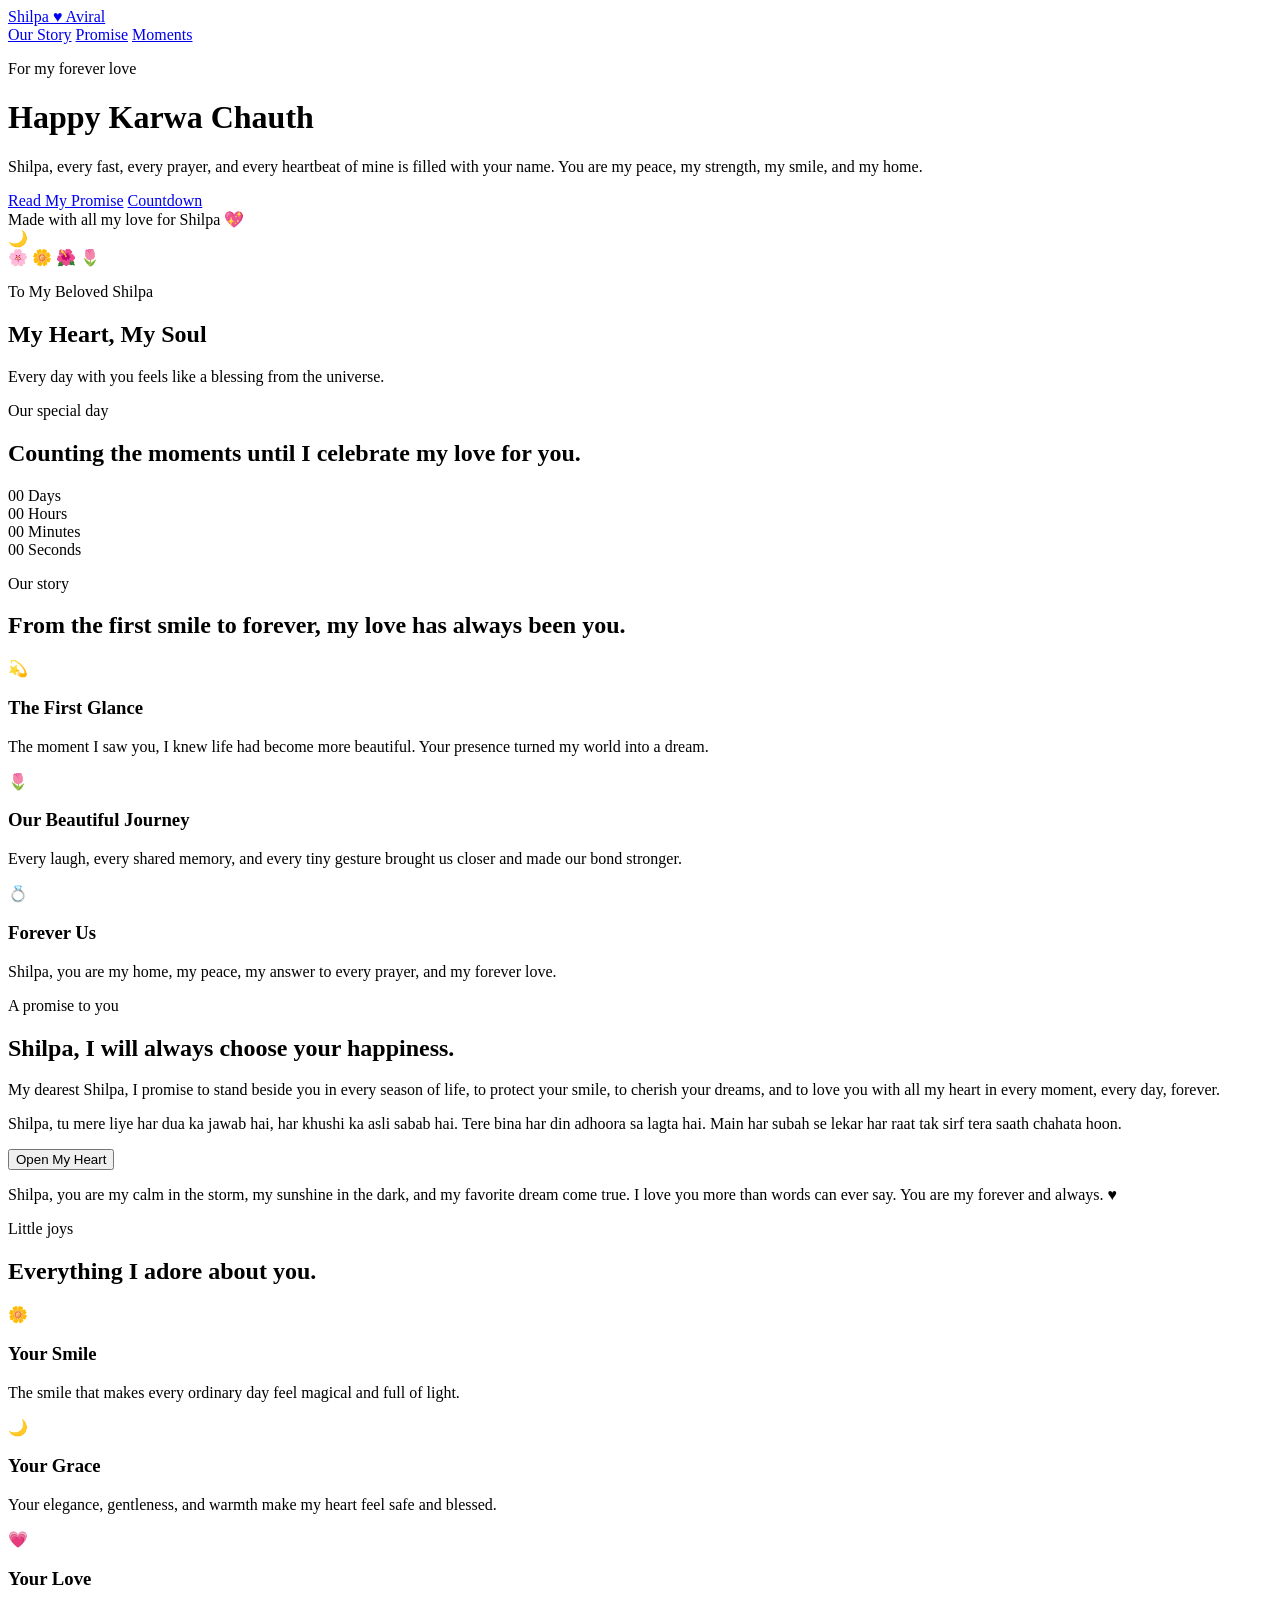
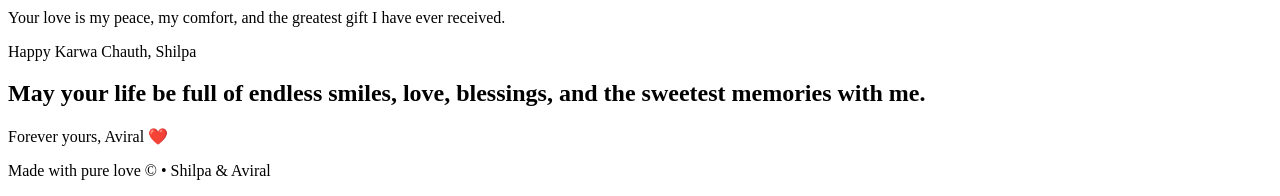
==== index.html @ abebbe24 "Create index.html" ====
<!DOCTYPE html>
<html lang="en">
  <head>
    <meta charset="UTF-8" />
    <meta name="viewport" content="width=device-width, initial-scale=1.0" />
    <title>Shilpa & Aviral | Happy Karwa Chauth</title>
    <meta
      name="description"
      content="A personalized Karwa Chauth celebration for Shilpa and Aviral."
    />
    <link rel="preconnect" href="https://fonts.googleapis.com" />
    <link rel="preconnect" href="https://fonts.gstatic.com" crossorigin />
    <link
      href="https://fonts.googleapis.com/css2?family=Cormorant+Garamond:wght@400;500;600;700&family=Inter:wght@400;500;600;700&display=swap"
      rel="stylesheet"
    />
    <link rel="stylesheet" href="styles.css" />
  </head>
  <body>
    <div class="page-shell">
      <header class="hero" id="home">
        <nav class="topbar">
          <a href="#home" class="brand">Shilpa ♥ Aviral</a>
          <div class="nav-links">
            <a href="#story">Our Story</a>
            <a href="#promise">Promise</a>
            <a href="#gallery">Moments</a>
          </div>
        </nav>

        <div class="hero-content">
          <p class="eyebrow">For my forever love</p>
          <h1>Happy Karwa Chauth</h1>
          <p class="subtitle">
            Shilpa, every fast, every prayer, and every heartbeat of mine is filled with your name.
            You are my peace, my strength, my smile, and my home.
          </p>

          <div class="cta-row">
            <a class="primary-btn" href="#promise">Read My Promise</a>
            <a class="secondary-btn" href="#countdown">Countdown</a>
          </div>

          <div class="mini-note">Made with all my love for Shilpa 💖</div>
        </div>

        <div class="hero-art" aria-label="Romantic illustration">
          <div class="moon">🌙</div>
          <div class="flower-ring">
            <span>🌸</span>
            <span>🌼</span>
            <span>🌺</span>
            <span>🌷</span>
          </div>
          <div class="love-card">
            <p class="small-label">To My Beloved Shilpa</p>
            <h2>My Heart, My Soul</h2>
            <p>Every day with you feels like a blessing from the universe.</p>
          </div>
        </div>
      </header>

      <main>
        <section class="countdown-section" id="countdown">
          <div class="section-heading">
            <p class="section-tag">Our special day</p>
            <h2>Counting the moments until I celebrate my love for you.</h2>
          </div>

          <div class="countdown-grid">
            <div class="time-box">
              <span id="days">00</span>
              <label>Days</label>
            </div>
            <div class="time-box">
              <span id="hours">00</span>
              <label>Hours</label>
            </div>
            <div class="time-box">
              <span id="minutes">00</span>
              <label>Minutes</label>
            </div>
            <div class="time-box">
              <span id="seconds">00</span>
              <label>Seconds</label>
            </div>
          </div>
        </section>

        <section class="story-section" id="story">
          <div class="section-heading left-aligned">
            <p class="section-tag">Our story</p>
            <h2>From the first smile to forever, my love has always been you.</h2>
          </div>

          <div class="story-grid">
            <article class="story-card">
              <span class="story-icon">💫</span>
              <h3>The First Glance</h3>
              <p>
                The moment I saw you, I knew life had become more beautiful. Your presence turned my world into a dream.
              </p>
            </article>

            <article class="story-card">
              <span class="story-icon">🌷</span>
              <h3>Our Beautiful Journey</h3>
              <p>
                Every laugh, every shared memory, and every tiny gesture brought us closer and made our bond stronger.
              </p>
            </article>

            <article class="story-card">
              <span class="story-icon">💍</span>
              <h3>Forever Us</h3>
              <p>
                Shilpa, you are my home, my peace, my answer to every prayer, and my forever love.
              </p>
            </article>
          </div>
        </section>

        <section class="promise-section" id="promise">
          <div class="promise-card">
            <p class="section-tag">A promise to you</p>
            <h2>Shilpa, I will always choose your happiness.</h2>
            <p>
              My dearest Shilpa, I promise to stand beside you in every season of life, to protect your smile,
              to cherish your dreams, and to love you with all my heart in every moment, every day, forever.
            </p>
            <p>
              Shilpa, tu mere liye har dua ka jawab hai, har khushi ka asli sabab hai. Tere bina har din adhoora sa lagta hai.
              Main har subah se lekar har raat tak sirf tera saath chahata hoon.
            </p>
            <button id="specialMessageBtn" class="primary-btn">Open My Heart</button>
            <p id="specialMessage" class="hidden-message">
              Shilpa, you are my calm in the storm, my sunshine in the dark, and my favorite dream come true.
              I love you more than words can ever say. You are my forever and always. ♥
            </p>
          </div>
        </section>

        <section class="gallery-section" id="gallery">
          <div class="section-heading left-aligned">
            <p class="section-tag">Little joys</p>
            <h2>Everything I adore about you.</h2>
          </div>

          <div class="gallery-grid">
            <div class="photo-card tint-1">
              <span>🌼</span>
              <h3>Your Smile</h3>
              <p>The smile that makes every ordinary day feel magical and full of light.</p>
            </div>
            <div class="photo-card tint-2">
              <span>🌙</span>
              <h3>Your Grace</h3>
              <p>Your elegance, gentleness, and warmth make my heart feel safe and blessed.</p>
            </div>
            <div class="photo-card tint-3">
              <span>💗</span>
              <h3>Your Love</h3>
              <p>Your love is my peace, my comfort, and the greatest gift I have ever received.</p>
            </div>
          </div>
        </section>

        <section class="closing-section">
          <p class="closing-line">Happy Karwa Chauth, Shilpa</p>
          <h2>May your life be full of endless smiles, love, blessings, and the sweetest memories with me.</h2>
          <p class="signature">Forever yours, Aviral ❤️</p>
        </section>
      </main>

      <footer>
        <p>Made with pure love © <span id="year"></span> • Shilpa & Aviral</p>
      </footer>
    </div>

    <script src="script.js"></script>
  </body>
</html>
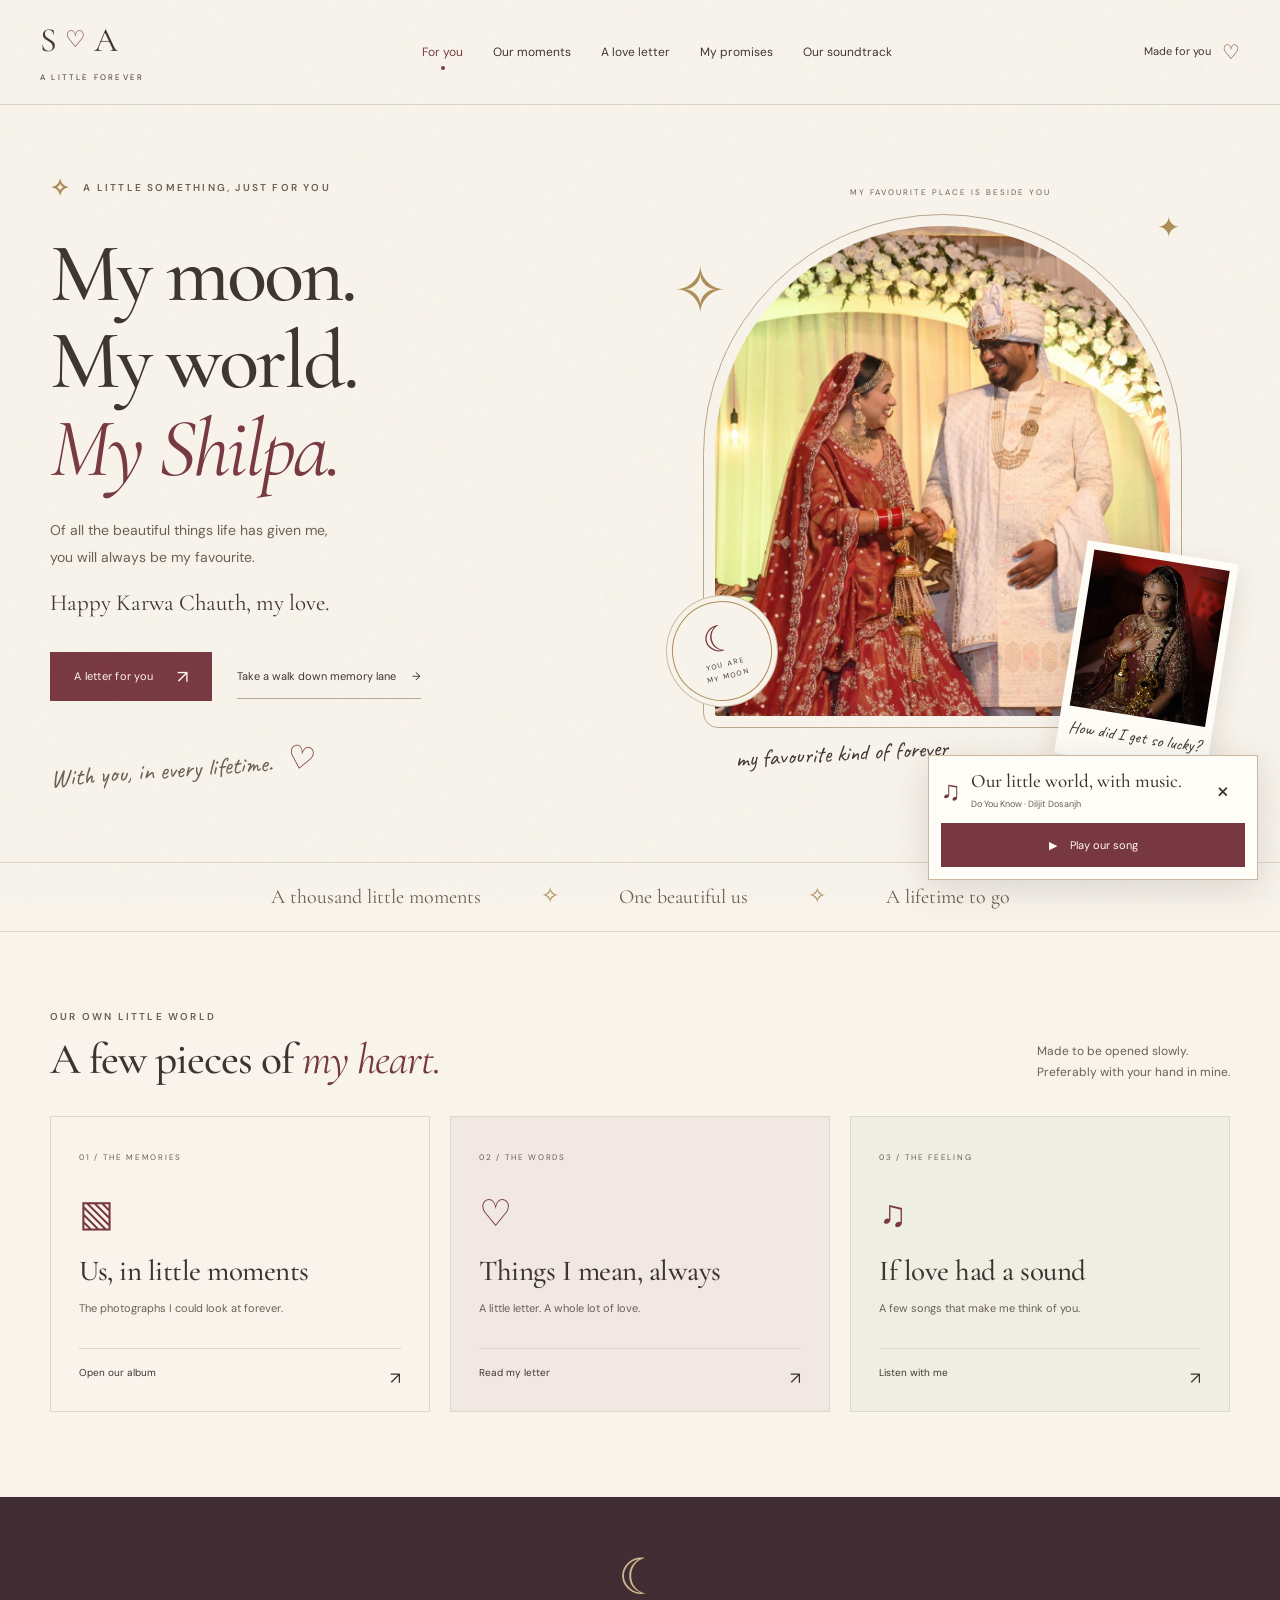
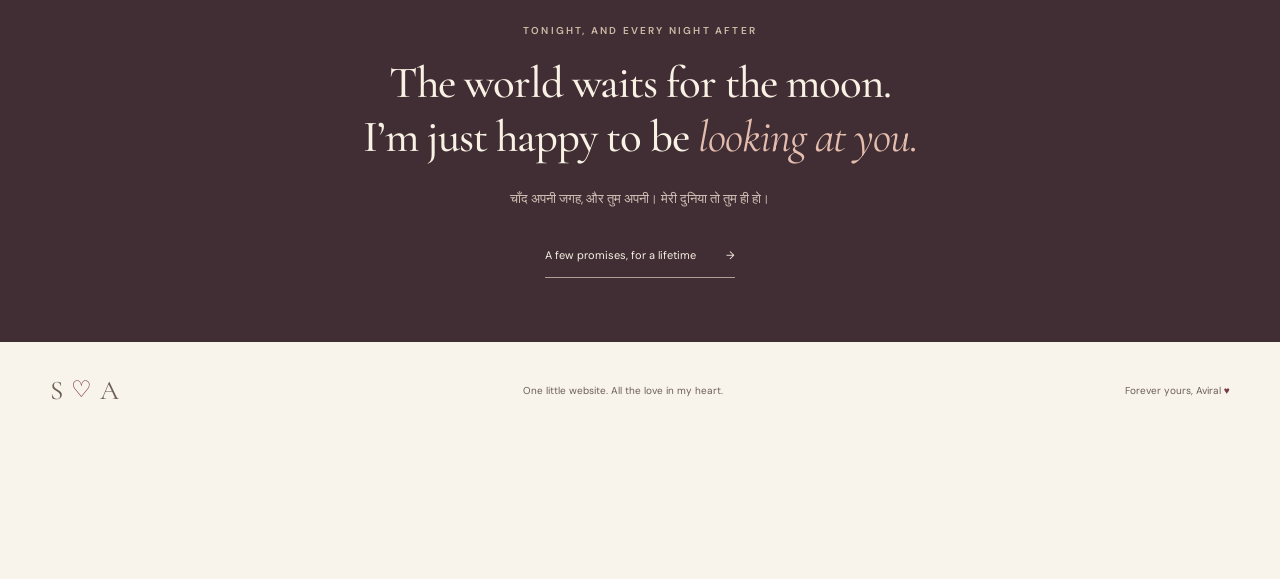
==== commit 00637e55: "Build romantic multi-page gift with persistent soundtrack" ====
--- a/index.html
+++ b/index.html
@@ -1,182 +1,134 @@
-<!DOCTYPE html>
+<!doctype html>
 <html lang="en">
-  <head>
-    <meta charset="UTF-8" />
-    <meta name="viewport" content="width=device-width, initial-scale=1.0" />
-    <title>Shilpa & Aviral | Happy Karwa Chauth</title>
-    <meta
-      name="description"
-      content="A personalized Karwa Chauth celebration for Shilpa and Aviral."
-    />
-    <link rel="preconnect" href="https://fonts.googleapis.com" />
-    <link rel="preconnect" href="https://fonts.gstatic.com" crossorigin />
-    <link
-      href="https://fonts.googleapis.com/css2?family=Cormorant+Garamond:wght@400;500;600;700&family=Inter:wght@400;500;600;700&display=swap"
-      rel="stylesheet"
-    />
-    <link rel="stylesheet" href="styles.css" />
-  </head>
-  <body>
-    <div class="page-shell">
-      <header class="hero" id="home">
-        <nav class="topbar">
-          <a href="#home" class="brand">Shilpa ♥ Aviral</a>
-          <div class="nav-links">
-            <a href="#story">Our Story</a>
-            <a href="#promise">Promise</a>
-            <a href="#gallery">Moments</a>
-          </div>
-        </nav>
-
-        <div class="hero-content">
-          <p class="eyebrow">For my forever love</p>
-          <h1>Happy Karwa Chauth</h1>
-          <p class="subtitle">
-            Shilpa, every fast, every prayer, and every heartbeat of mine is filled with your name.
-            You are my peace, my strength, my smile, and my home.
-          </p>
-
-          <div class="cta-row">
-            <a class="primary-btn" href="#promise">Read My Promise</a>
-            <a class="secondary-btn" href="#countdown">Countdown</a>
-          </div>
-
-          <div class="mini-note">Made with all my love for Shilpa 💖</div>
-        </div>
-
-        <div class="hero-art" aria-label="Romantic illustration">
-          <div class="moon">🌙</div>
-          <div class="flower-ring">
-            <span>🌸</span>
-            <span>🌼</span>
-            <span>🌺</span>
-            <span>🌷</span>
-          </div>
-          <div class="love-card">
-            <p class="small-label">To My Beloved Shilpa</p>
-            <h2>My Heart, My Soul</h2>
-            <p>Every day with you feels like a blessing from the universe.</p>
-          </div>
-        </div>
-      </header>
-
-      <main>
-        <section class="countdown-section" id="countdown">
-          <div class="section-heading">
-            <p class="section-tag">Our special day</p>
-            <h2>Counting the moments until I celebrate my love for you.</h2>
-          </div>
-
-          <div class="countdown-grid">
-            <div class="time-box">
-              <span id="days">00</span>
-              <label>Days</label>
-            </div>
-            <div class="time-box">
-              <span id="hours">00</span>
-              <label>Hours</label>
-            </div>
-            <div class="time-box">
-              <span id="minutes">00</span>
-              <label>Minutes</label>
-            </div>
-            <div class="time-box">
-              <span id="seconds">00</span>
-              <label>Seconds</label>
-            </div>
-          </div>
-        </section>
-
-        <section class="story-section" id="story">
-          <div class="section-heading left-aligned">
-            <p class="section-tag">Our story</p>
-            <h2>From the first smile to forever, my love has always been you.</h2>
-          </div>
-
-          <div class="story-grid">
-            <article class="story-card">
-              <span class="story-icon">💫</span>
-              <h3>The First Glance</h3>
-              <p>
-                The moment I saw you, I knew life had become more beautiful. Your presence turned my world into a dream.
-              </p>
-            </article>
-
-            <article class="story-card">
-              <span class="story-icon">🌷</span>
-              <h3>Our Beautiful Journey</h3>
-              <p>
-                Every laugh, every shared memory, and every tiny gesture brought us closer and made our bond stronger.
-              </p>
-            </article>
-
-            <article class="story-card">
-              <span class="story-icon">💍</span>
-              <h3>Forever Us</h3>
-              <p>
-                Shilpa, you are my home, my peace, my answer to every prayer, and my forever love.
-              </p>
-            </article>
-          </div>
-        </section>
-
-        <section class="promise-section" id="promise">
-          <div class="promise-card">
-            <p class="section-tag">A promise to you</p>
-            <h2>Shilpa, I will always choose your happiness.</h2>
-            <p>
-              My dearest Shilpa, I promise to stand beside you in every season of life, to protect your smile,
-              to cherish your dreams, and to love you with all my heart in every moment, every day, forever.
-            </p>
-            <p>
-              Shilpa, tu mere liye har dua ka jawab hai, har khushi ka asli sabab hai. Tere bina har din adhoora sa lagta hai.
-              Main har subah se lekar har raat tak sirf tera saath chahata hoon.
-            </p>
-            <button id="specialMessageBtn" class="primary-btn">Open My Heart</button>
-            <p id="specialMessage" class="hidden-message">
-              Shilpa, you are my calm in the storm, my sunshine in the dark, and my favorite dream come true.
-              I love you more than words can ever say. You are my forever and always. ♥
-            </p>
-          </div>
-        </section>
-
-        <section class="gallery-section" id="gallery">
-          <div class="section-heading left-aligned">
-            <p class="section-tag">Little joys</p>
-            <h2>Everything I adore about you.</h2>
-          </div>
-
-          <div class="gallery-grid">
-            <div class="photo-card tint-1">
-              <span>🌼</span>
-              <h3>Your Smile</h3>
-              <p>The smile that makes every ordinary day feel magical and full of light.</p>
-            </div>
-            <div class="photo-card tint-2">
-              <span>🌙</span>
-              <h3>Your Grace</h3>
-              <p>Your elegance, gentleness, and warmth make my heart feel safe and blessed.</p>
-            </div>
-            <div class="photo-card tint-3">
-              <span>💗</span>
-              <h3>Your Love</h3>
-              <p>Your love is my peace, my comfort, and the greatest gift I have ever received.</p>
-            </div>
-          </div>
-        </section>
-
-        <section class="closing-section">
-          <p class="closing-line">Happy Karwa Chauth, Shilpa</p>
-          <h2>May your life be full of endless smiles, love, blessings, and the sweetest memories with me.</h2>
-          <p class="signature">Forever yours, Aviral ❤️</p>
-        </section>
-      </main>
-
-      <footer>
-        <p>Made with pure love © <span id="year"></span> • Shilpa & Aviral</p>
-      </footer>
-    </div>
-
-    <script src="script.js"></script>
-  </body>
+<head>
+<meta charset="utf-8">
+<meta name="viewport" content="width=device-width, initial-scale=1">
+<meta name="theme-color" content="#f8f4ec">
+<meta name="description" content="For Shilpa, with all my love. A little world of our memories, promises, and songs. Forever yours, Aviral.">
+<meta property="og:title" content="Shilpa & Aviral — A little forever">
+<meta property="og:description" content="A moonlit love letter, a few beautiful memories, and a lifetime of choosing you.">
+<meta property="og:type" content="website">
+<title>For my favourite person | Shilpa & Aviral</title>
+<link rel="icon" href="assets/heart.svg" type="image/svg+xml">
+<link rel="preconnect" href="https://fonts.googleapis.com">
+<link rel="preconnect" href="https://fonts.gstatic.com" crossorigin>
+<link href="https://fonts.googleapis.com/css2?family=Caveat:wght@400;500;600&family=Cormorant+Garamond:ital,wght@0,400;0,500;0,600;1,400;1,500&family=DM+Sans:wght@400;500;600;700&display=swap" rel="stylesheet">
+<link rel="stylesheet" href="styles.css">
+<script src="script.js" defer>
+</script>
+</head>
+<body>
+<a class="skip-link" href="#main">Skip to the love story</a>
+<header class="site-header">
+<a class="brand" href="index.html" title="Shilpa and Aviral, home">S<span>♡</span>A<span class="brand-caption">A LITTLE FOREVER</span>
+</a>
+<nav aria-label="Main navigation">
+<a href="index.html" aria-current="page">For you</a>
+<a href="moments.html">Our moments</a>
+<a href="letter.html">A love letter</a>
+<a href="promises.html">My promises</a>
+<a href="songs.html">Our soundtrack</a>
+</nav>
+<a class="header-note" href="letter.html">Made for you <span>♡</span>
+</a>
+</header>
+<main id="main">
+<section class="hero wrap">
+<div class="hero-copy">
+<p class="eyebrow">
+<span class="tiny-star">✧</span> A LITTLE SOMETHING, JUST FOR YOU</p>
+<h1>My moon.<br>My world.<br>
+<em>My Shilpa.</em>
+</h1>
+<p class="hero-description">Of all the beautiful things life has given me,<br class="desktop-break"> you will always be my favourite.</p>
+<p class="occasion">Happy Karwa Chauth, my love.</p>
+<div class="actions">
+<a class="button primary" href="letter.html">A letter for you <span aria-hidden="true">↗</span>
+</a>
+<a class="text-link" href="moments.html">Take a walk down memory lane <span aria-hidden="true">→</span>
+</a>
+</div>
+<p class="handwritten hero-signature">With you, in every lifetime. <span>♡</span>
+</p>
+</div>
+<div class="hero-visual">
+<span class="orbit-caption">MY FAVOURITE PLACE IS BESIDE YOU</span>
+<div class="photo-arch">
+<img src="assets/photos/moment-1.jpg" alt="Shilpa and Aviral smiling at one another and holding hands on their wedding day" fetchpriority="high" width="1600" height="1068">
+</div>
+<span class="decor-star star-one" aria-hidden="true">✧</span>
+<span class="decor-star star-two" aria-hidden="true">✦</span>
+<div class="moon-stamp" aria-hidden="true">
+<span>☾</span>
+<small>YOU ARE<br>MY MOON</small>
+</div>
+<figure class="little-polaroid">
+<img src="assets/photos/moment-3.jpg" alt="Shilpa in her bridal jewellery" width="1065" height="1600">
+<figcaption>How did I get so lucky?</figcaption>
+</figure>
+<span class="photo-caption handwritten">my favourite kind of forever</span>
+</div>
+</section>
+<div class="love-ribbon">
+<span>A thousand little moments</span>
+<span aria-hidden="true">✧</span>
+<span>One beautiful us</span>
+<span aria-hidden="true">✧</span>
+<span>A lifetime to go</span>
+</div>
+<section class="chapters wrap">
+<div class="section-heading">
+<div>
+<p class="eyebrow">OUR OWN LITTLE WORLD</p>
+<h2>A few pieces of <em>my heart.</em>
+</h2>
+</div>
+<p>Made to be opened slowly.<br>Preferably with your hand in mine.</p>
+</div>
+<div class="chapter-grid">
+<a class="chapter" href="moments.html">
+<span class="chapter-number">01 / THE MEMORIES</span>
+<span class="chapter-icon" aria-hidden="true">▧</span>
+<h3>Us, in little moments</h3>
+<p>The photographs I could look at forever.</p>
+<span class="chapter-bottom">Open our album <span>↗</span>
+</span>
+</a>
+<a class="chapter" href="letter.html">
+<span class="chapter-number">02 / THE WORDS</span>
+<span class="chapter-icon" aria-hidden="true">♡</span>
+<h3>Things I mean, always</h3>
+<p>A little letter. A whole lot of love.</p>
+<span class="chapter-bottom">Read my letter <span>↗</span>
+</span>
+</a>
+<a class="chapter" href="songs.html">
+<span class="chapter-number">03 / THE FEELING</span>
+<span class="chapter-icon" aria-hidden="true">♫</span>
+<h3>If love had a sound</h3>
+<p>A few songs that make me think of you.</p>
+<span class="chapter-bottom">Listen with me <span>↗</span>
+</span>
+</a>
+</div>
+</section>
+<section class="moon-note">
+<span class="moon-symbol" aria-hidden="true">☾</span>
+<p class="eyebrow">TONIGHT, AND EVERY NIGHT AFTER</p>
+<h2>The world waits for the moon.<br>I’m just happy to be <em>looking at you.</em>
+</h2>
+<p lang="hi">चाँद अपनी जगह, और तुम अपनी। मेरी दुनिया तो तुम ही हो।</p>
+<a class="light-link" href="promises.html">A few promises, for a lifetime <span aria-hidden="true">→</span>
+</a>
+</section>
+</main>
+<footer class="site-footer">
+<a class="brand small" href="index.html">S <span>♡</span> A</a>
+<p>One little website. All the love in my heart.</p>
+<span>Forever yours, Aviral <span class="wine">♥</span>
+</span>
+</footer>
+<div class="toast" role="status" aria-live="polite">
+</div>
+</body>
 </html>
--- a/styles.css
+++ b/styles.css
@@ -0,0 +1,1697 @@
+:root {
+  --paper:#f8f4ec;
+  --ink:#3d3431;
+  --wine:#783842;
+  --muted:#6b5e55;
+  --line:#ded6c9;
+  --gold:#ae8d57;
+  --serif:'Cormorant Garamond',Georgia,serif;
+  --sans:'DM Sans',Arial,sans-serif;
+  --hand:'Caveat',cursive;
+}
+* {
+  box-sizing:border-box;
+}
+html {
+  scroll-behavior:smooth;
+}
+body {
+  margin:0;
+  background:var(--paper);
+  color:var(--ink);
+  font-family:var(--sans);
+  font-size:14px;
+  line-height:1.7;
+}
+body::before {
+  content:'';
+  position:fixed;
+  inset:0;
+  pointer-events:none;
+  z-index:20;
+  opacity:.13;
+  background-image:url("data:image/svg+xml,%3Csvg viewBox='0 0 180 180' xmlns='http://www.w3.org/2000/svg'%3E%3Cfilter id='n'%3E%3CfeTurbulence type='fractalNoise' baseFrequency='.8' numOctaves='3' stitchTiles='stitch'/%3E%3C/filter%3E%3Cpath fill='%23928471' filter='url(%23n)' opacity='.25' d='M0 0h180v180H0z'/%3E%3C/svg%3E");
+}
+a {
+  color:inherit;
+  text-decoration:none;
+}
+button {
+  font:inherit;
+  color:inherit;
+  cursor:pointer;
+}
+button,a {
+  -webkit-tap-highlight-color:transparent;
+}
+button {
+  border:0;
+}
+a,button {
+  touch-action:manipulation;
+}
+a:focus-visible,button:focus-visible {
+  outline:3px solid var(--wine);
+  outline-offset:6px;
+}
+img {
+  display:block;
+  max-width:100%;
+  height:auto;
+}
+h1,h2,h3,p,figure {
+  margin:0;
+}
+h1,h2,h3 {
+  font-family:var(--serif);
+  font-weight:500;
+  line-height:1.05;
+}
+h1 {
+  font-size:clamp(56px,6.5vw,96px);
+  letter-spacing:-3px;
+}
+h2 {
+  font-size:clamp(34px,3.4vw,49px);
+  letter-spacing:-1px;
+}
+h3 {
+  font-size:29px;
+  letter-spacing:-.5px;
+}
+em {
+  font-weight:400;
+  color:var(--wine);
+}
+.wrap {
+  width:min(1180px,calc(100% - 96px));
+  margin-inline:auto;
+}
+.site-header {
+  max-width:1344px;
+  margin:auto;
+  min-height:105px;
+  display:flex;
+  align-items:center;
+  justify-content:space-between;
+  padding:20px 40px;
+  border-bottom:1px solid var(--line);
+  gap:24px;
+}
+.brand {
+  display:flex;
+  align-items:center;
+  gap:7px;
+  flex-wrap:wrap;
+  font-family:var(--serif);
+  font-size:34px;
+  line-height:1;
+  letter-spacing:1px;
+  width:130px;
+}
+.brand>span:not(.brand-caption) {
+  color:var(--wine);
+  font-size:23px;
+}
+.brand-caption {
+  display:block;
+  font-family:var(--sans);
+  font-size:8px;
+  letter-spacing:2.2px;
+  width:100%;
+  margin-top:8px;
+}
+.site-header nav {
+  display:flex;
+  gap:30px;
+  align-items:center;
+}
+.site-header nav a {
+  font-size:12px;
+  padding:12px 0;
+  position:relative;
+  white-space:nowrap;
+}
+.site-header nav a[aria-current] {
+  color:var(--wine);
+}
+.site-header nav a[aria-current]::after {
+  content:'';
+  position:absolute;
+  bottom:4px;
+  left:calc(50% - 2px);
+  height:4px;
+  width:4px;
+  border-radius:50%;
+  background:var(--wine);
+}
+.site-header nav a:hover {
+  color:var(--wine);
+}
+.header-note {
+  font-size:11px;
+  white-space:nowrap;
+}
+.header-note span {
+  color:var(--wine);
+  font-size:20px;
+  vertical-align:middle;
+  margin-left:8px;
+}
+.eyebrow {
+  font-size:10px;
+  letter-spacing:2.2px;
+  font-weight:600;
+  color:var(--muted);
+  line-height:1.7;
+}
+.tiny-star {
+  font-size:23px;
+  color:var(--gold);
+  vertical-align:middle;
+  margin-right:8px;
+}
+.hero {
+  display:grid;
+  grid-template-columns:1fr 1fr;
+  align-items:center;
+  gap:60px;
+  padding-top:64px;
+  padding-bottom:85px;
+  min-height:720px;
+}
+.hero-copy h1 {
+  margin-top:22px;
+}
+.hero-description {
+  margin-top:25px;
+  color:var(--muted);
+  font-size:14px;
+  line-height:1.9;
+}
+.occasion {
+  font-family:var(--serif);
+  font-size:23px;
+  margin-top:14px;
+}
+.actions {
+  display:flex;
+  align-items:center;
+  gap:25px;
+  margin-top:29px;
+  flex-wrap:wrap;
+}
+.button {
+  display:inline-flex;
+  align-items:center;
+  justify-content:center;
+  gap:24px;
+  min-height:48px;
+  padding:14px 23px;
+  font-size:11px;
+  letter-spacing:.25px;
+  border:1px solid transparent;
+  transition:background .2s,transform .2s;
+}
+.primary {
+  background:var(--wine);
+  color:#fff8ee;
+}
+.primary:hover {
+  background:#602a34;
+  transform:translateY(-2px);
+}
+.button span[aria-hidden] {
+  font-size:18px;
+  line-height:1;
+}
+.text-link {
+  display:inline-flex;
+  align-items:center;
+  gap:16px;
+  min-height:44px;
+  font-size:11px;
+  border-bottom:1px solid #b6a698;
+}
+.text-link:hover {
+  color:var(--wine);
+  border-color:var(--wine);
+}
+.handwritten {
+  font-family:var(--hand);
+  font-size:28px;
+  line-height:1.2;
+  font-weight:400;
+}
+.hero-signature {
+  font-size:25px;
+  color:var(--muted);
+  transform:rotate(-4deg);
+  margin-top:37px;
+}
+.hero-signature span {
+  font-size:32px;
+  display:inline-block;
+  transform:rotate(15deg);
+  color:var(--wine);
+  margin-left:9px;
+}
+.hero-visual {
+  position:relative;
+  width:100%;
+  max-width:470px;
+  justify-self:center;
+  padding:16px 15px 20px 0;
+}
+.photo-arch {
+  border-radius:240px 240px 3px 3px;
+  overflow:hidden;
+  height:490px;
+  width:100%;
+  outline:1px solid #b9a88b;
+  outline-offset:11px;
+}
+.photo-arch img {
+  width:100%;
+  height:100%;
+  object-fit:cover;
+  object-position:50% 50%;
+}
+.orbit-caption {
+  position:absolute;
+  top:-24px;
+  left:50%;
+  transform:translateX(-50%);
+  font-size:8px;
+  letter-spacing:2px;
+  width:max-content;
+  color:var(--muted);
+}
+.decor-star {
+  position:absolute;
+  color:var(--gold);
+  font-family:Georgia,serif;
+}
+.star-one {
+  font-size:65px;
+  left:-42px;
+  top:26px;
+}
+.star-two {
+  font-size:28px;
+  right:5px;
+  top:-6px;
+}
+.moon-stamp {
+  width:100px;
+  height:100px;
+  border-radius:50%;
+  border:1px solid var(--gold);
+  display:flex;
+  align-items:center;
+  justify-content:center;
+  flex-direction:column;
+  position:absolute;
+  background:var(--paper);
+  left:-43px;
+  bottom:35px;
+  transform:rotate(-14deg);
+  box-shadow:0 0 0 5px var(--paper),0 0 0 6px #cdbb9d;
+}
+.moon-stamp>span {
+  font-size:36px;
+  line-height:1.1;
+  color:var(--wine);
+}
+.moon-stamp small {
+  font-size:7px;
+  letter-spacing:1.5px;
+  text-align:center;
+  line-height:1.7;
+}
+.little-polaroid {
+  background:#fffdf7;
+  padding:8px 8px 13px;
+  position:absolute;
+  width:153px;
+  right:-38px;
+  bottom:-30px;
+  transform:rotate(9deg);
+  box-shadow:0 8px 28px #49302123;
+}
+.little-polaroid img {
+  width:137px;
+  height:158px;
+  object-fit:cover;
+  object-position:center 28%;
+}
+.little-polaroid figcaption {
+  font-family:var(--hand);
+  font-size:17px;
+  text-align:center;
+  margin-top:7px;
+}
+.photo-caption {
+  position:absolute;
+  bottom:-32px;
+  left:20px;
+  font-size:23px;
+  transform:rotate(-3deg);
+}
+.love-ribbon {
+  border-block:1px solid var(--line);
+  display:flex;
+  justify-content:center;
+  align-items:center;
+  gap:60px;
+  min-height:70px;
+  font-family:var(--serif);
+  font-size:20px;
+  color:var(--muted);
+}
+.love-ribbon span[aria-hidden] {
+  color:var(--gold);
+  font-size:22px;
+}
+.chapters {
+  padding-block:76px 85px;
+}
+.section-heading {
+  display:flex;
+  align-items:end;
+  justify-content:space-between;
+  gap:30px;
+  margin-bottom:34px;
+}
+.section-heading h2 {
+  margin-top:12px;
+}
+.section-heading>p {
+  font-size:12px;
+  color:var(--muted);
+}
+.chapter-grid {
+  display:grid;
+  grid-template-columns:repeat(3,1fr);
+  gap:20px;
+}
+.chapter {
+  border:1px solid var(--line);
+  padding:27px 28px 18px;
+  transition:background .2s,transform .2s;
+}
+.chapter:hover {
+  background:#f1e9dd;
+  transform:translateY(-4px);
+}
+.chapter:nth-child(2) {
+  background:#f1e7e3;
+}
+.chapter:nth-child(3) {
+  background:#efeee3;
+}
+.chapter-number {
+  font-size:8px;
+  letter-spacing:1.7px;
+  color:var(--muted);
+}
+.chapter-icon {
+  display:block;
+  font-family:Georgia,serif;
+  color:var(--wine);
+  font-size:37px;
+  margin-block:15px 10px;
+}
+.chapter p {
+  font-size:11px;
+  color:var(--muted);
+  margin-top:13px;
+}
+.chapter-bottom {
+  margin-top:30px;
+  border-top:1px solid var(--line);
+  padding-top:15px;
+  display:flex;
+  justify-content:space-between;
+  font-size:10px;
+}
+.chapter-bottom>span {
+  font-size:17px;
+}
+.moon-note {
+  padding:55px 24px 64px;
+  background:#402e34;
+  color:#f8f1e4;
+  text-align:center;
+}
+.moon-symbol {
+  font-family:Georgia,serif;
+  font-size:50px;
+  color:#d0b48c;
+  line-height:1;
+}
+.moon-note .eyebrow {
+  color:#d0bba9;
+  margin-top:20px;
+}
+.moon-note h2 {
+  font-size:clamp(32px,3.5vw,48px);
+  line-height:1.2;
+  margin:18px auto 23px;
+}
+.moon-note em {
+  color:#e4bdaf;
+}
+.moon-note>p[lang] {
+  color:#d3c0b7;
+  font-size:13px;
+  line-height:1.9;
+}
+.light-link {
+  display:inline-flex;
+  gap:30px;
+  align-items:center;
+  font-size:11px;
+  min-height:44px;
+  border-bottom:1px solid #b49c96;
+  margin-top:22px;
+}
+.light-link:focus-visible {
+  outline-color:#fff;
+}
+.site-footer {
+  max-width:1260px;
+  margin:auto;
+  padding:35px 40px;
+  display:flex;
+  align-items:center;
+  justify-content:space-between;
+  gap:25px;
+  font-size:10px;
+  color:var(--muted);
+}
+.brand.small {
+  font-size:27px;
+  width:auto;
+}
+.wine {
+  color:var(--wine);
+}
+.skip-link {
+  position:fixed;
+  top:-100px;
+  left:15px;
+  z-index:100;
+  background:var(--wine);
+  padding:12px 20px;
+  color:white;
+}
+.skip-link:focus {
+  top:15px;
+}
+.page-intro {
+  text-align:center;
+  padding-top:65px;
+  padding-bottom:48px;
+}
+.page-intro h1 {
+  font-size:clamp(55px,5.5vw,78px);
+  margin:18px 0 24px;
+  letter-spacing:-2px;
+}
+.page-intro>p:last-child {
+  font-size:13px;
+  color:var(--muted);
+  line-height:1.9;
+}
+.album {
+  display:grid;
+  grid-template-columns:1fr 1fr;
+  gap:52px 45px;
+  padding:20px 35px 70px;
+}
+.memory-photo {
+  position:relative;
+  padding:14px 14px 8px;
+  background:#fffdf7;
+  box-shadow:0 5px 25px #45311d13;
+  transform:rotate(-2deg);
+  transition:transform .2s;
+  text-align:left;
+  align-self:start;
+}
+.memory-photo:nth-child(2) {
+  transform:rotate(3deg);
+  margin-top:35px;
+}
+.memory-photo:nth-child(3) {
+  transform:rotate(2deg);
+  width:83%;
+  margin-left:35px;
+}
+.memory-photo:hover {
+  transform:rotate(0deg) translateY(-4px);
+}
+.memory-photo img {
+  width:100%;
+  aspect-ratio:1.4;
+  object-fit:cover;
+}
+.memory-photo.portrait img {
+  aspect-ratio:.8;
+  object-position:center 25%;
+}
+.memory-caption {
+  display:flex;
+  align-items:center;
+  justify-content:space-between;
+  padding:16px 6px 12px;
+  gap:10px;
+}
+.memory-caption .handwritten {
+  font-size:25px;
+}
+.memory-caption>span:last-child {
+  font-family:var(--sans);
+  font-size:10px;
+  color:var(--muted);
+  white-space:nowrap;
+}
+.photo-tape {
+  position:absolute;
+  top:-13px;
+  left:calc(50% - 43px);
+  background:#d9c7a293;
+  width:86px;
+  height:28px;
+  transform:rotate(-5deg);
+  z-index:1;
+}
+.album-note {
+  align-self:center;
+  text-align:center;
+  padding:35px;
+}
+.album-note>span {
+  font-size:65px;
+  color:var(--wine);
+}
+.album-note h2 {
+  line-height:1.1;
+  margin-top:18px;
+}
+.album-note>p {
+  margin-top:24px;
+  color:var(--muted);
+  font-size:13px;
+}
+.album-note>p.handwritten {
+  font-size:29px;
+  color:var(--wine);
+  transform:rotate(-4deg);
+}
+.album-note .text-link {
+  margin-top:25px;
+}
+.letter-layout {
+  display:grid;
+  grid-template-columns:240px 1fr;
+  gap:65px;
+  max-width:1030px;
+  padding-bottom:25px;
+}
+.letter-aside {
+  padding-top:40px;
+}
+.letter-postmark {
+  width:140px;
+  height:140px;
+  border:1px solid #b9a788;
+  border-radius:50%;
+  display:flex;
+  align-items:center;
+  justify-content:center;
+  flex-direction:column;
+  font-family:var(--serif);
+  font-size:35px;
+  transform:rotate(-12deg);
+  color:var(--wine);
+  outline:1px dashed #b9a788;
+  outline-offset:-8px;
+}
+.letter-postmark span {
+  font-family:var(--sans);
+  font-size:7px;
+  letter-spacing:1.3px;
+}
+.letter-aside>.handwritten {
+  margin:40px 0 30px;
+  font-size:32px;
+  transform:rotate(-4deg);
+}
+.letter-aside>.eyebrow {
+  font-size:8px;
+}
+.letter-paper {
+  background:#fffdf8;
+  border:1px solid #e7dece;
+  box-shadow:0 10px 40px #533b2410;
+  padding:45px 55px;
+  position:relative;
+}
+.letter-top {
+  display:flex;
+  align-items:center;
+  justify-content:space-between;
+  border-bottom:1px solid var(--line);
+  padding-bottom:20px;
+  margin-bottom:30px;
+  font-size:9px;
+  letter-spacing:2px;
+  color:var(--muted);
+}
+.letter-top>span:last-child {
+  font-size:25px;
+  color:var(--wine);
+}
+.letter-paper h2 {
+  font-size:36px;
+  margin-bottom:25px;
+}
+.letter-paper>p {
+  font-size:14px;
+  line-height:2;
+  margin-bottom:23px;
+}
+.letter-paper blockquote {
+  font-family:var(--serif);
+  font-style:italic;
+  font-size:31px;
+  line-height:1.25;
+  color:var(--wine);
+  border-left:2px solid #baa583;
+  padding-left:24px;
+  margin:35px 0;
+}
+.letter-paper .signature {
+  font-family:var(--hand);
+  font-size:35px;
+  line-height:1.3;
+  color:var(--wine);
+  transform:rotate(-3deg);
+  margin:15px 0 35px;
+}
+.letter-paper .letter-signoff {
+  font-size:12px;
+}
+.secret-note {
+  padding:25px;
+  border:1px dashed #c8a49c;
+  background:#f5eae5;
+  margin-top:25px;
+  text-align:center;
+}
+.secret-note .handwritten {
+  font-size:30px;
+  color:var(--wine);
+  line-height:1.4;
+}
+.secret-note p:last-child {
+  font-size:11px;
+  margin-top:16px;
+}
+.page-next {
+  display:flex;
+  justify-content:center;
+  padding:40px 0 70px;
+}
+.promises {
+  max-width:890px;
+}
+.promise {
+  border-bottom:1px solid var(--line);
+  display:flex;
+  gap:35px;
+  align-items:start;
+  padding:32px 10px;
+}
+.promise-number {
+  font-family:var(--serif);
+  font-size:31px;
+  color:#9c7e60;
+}
+.promise h2 {
+  font-size:35px;
+  margin-bottom:15px;
+}
+.promise p {
+  font-size:13px;
+  color:var(--muted);
+  max-width:620px;
+  line-height:1.9;
+}
+.promise-heart {
+  font-size:30px;
+  color:var(--wine);
+  margin-left:auto;
+}
+.love-jar {
+  max-width:1000px;
+  display:grid;
+  grid-template-columns:1fr 1fr;
+  gap:70px;
+  padding:70px 0 30px;
+  align-items:center;
+}
+.love-jar h2 {
+  margin:15px 0 20px;
+  line-height:1.1;
+}
+.love-jar>div>p:not(.eyebrow) {
+  color:var(--muted);
+  font-size:13px;
+}
+.reminder {
+  background:#ede6db;
+  border:1px solid #ded2bf;
+  padding:30px;
+  text-align:center;
+  transform:rotate(2deg);
+}
+.reminder>span {
+  font-size:40px;
+  color:var(--wine);
+}
+.reminder #reason-text {
+  font-family:var(--serif);
+  font-size:30px;
+  line-height:1.2;
+  min-height:110px;
+  padding:15px 0;
+  color:var(--ink);
+}
+.reminder small {
+  display:block;
+  font-size:9px;
+  letter-spacing:1px;
+  margin-top:18px;
+  color:var(--muted);
+}
+.soundtrack-hero {
+  display:grid;
+  grid-template-columns:.85fr 1.15fr;
+  gap:75px;
+  align-items:center;
+  padding:75px 0 65px;
+}
+.soundtrack-hero h1 {
+  font-size:clamp(50px,5vw,70px);
+  letter-spacing:-2px;
+  margin:20px 0 25px;
+}
+.soundtrack-hero>div>p:not(.eyebrow) {
+  font-size:13px;
+  color:var(--muted);
+}
+.soundtrack-hero .button {
+  margin-top:25px;
+}
+.playlist-meta {
+  display:block;
+  font-size:8px;
+  color:var(--muted);
+  letter-spacing:1.5px;
+  margin-top:18px;
+}
+.record-sleeve {
+  position:relative;
+  padding:25px 25px 55px;
+  background:#e4d5c3;
+  transform:rotate(-5deg);
+  max-width:385px;
+  width:100%;
+  margin:auto;
+  box-shadow:0 10px 25px #533b2417;
+}
+.vinyl {
+  aspect-ratio:1;
+  border-radius:50%;
+  background:repeating-radial-gradient(circle,#25221f 0,#25221f 2px,#38332e 3px,#25221f 4px);
+  display:grid;
+  place-items:center;
+  box-shadow:0 6px 12px #0003;
+}
+.vinyl-label {
+  background:#8b414b;
+  color:#f7e6d7;
+  border:6px solid #d4b392;
+  border-radius:50%;
+  width:38%;
+  aspect-ratio:1;
+  display:flex;
+  flex-direction:column;
+  justify-content:center;
+  align-items:center;
+  position:relative;
+}
+.vinyl-label>span {
+  font-family:var(--serif);
+  font-size:27px;
+}
+.vinyl-label small {
+  font-size:6px;
+  letter-spacing:1px;
+}
+.vinyl-label::after {
+  content:'';
+  height:7px;
+  width:7px;
+  background:#241c1a;
+  border-radius:50%;
+  margin-top:10px;
+}
+.sleeve-caption {
+  position:absolute;
+  bottom:14px;
+  text-align:center;
+  left:0;
+  right:0;
+  font-size:25px;
+  color:#583c34;
+}
+.track-list {
+  max-width:1030px;
+}
+.track-heading {
+  display:flex;
+  align-items:center;
+  justify-content:space-between;
+  padding-bottom:20px;
+  border-bottom:1px solid var(--line);
+}
+.track-heading>span {
+  font-family:var(--hand);
+  font-size:24px;
+  color:var(--wine);
+}
+.song-row {
+  display:flex;
+  align-items:center;
+  gap:22px;
+  padding:25px 0;
+  border-bottom:1px solid var(--line);
+}
+.track-number {
+  font-size:11px;
+  color:var(--muted);
+}
+.track-art {
+  height:66px;
+  width:66px;
+  flex-shrink:0;
+  display:grid;
+  place-items:center;
+  font-size:34px;
+  font-family:Georgia,serif;
+}
+.art-1 {
+  background:#d6cfbd;
+  color:#584c38;
+}
+.art-2 {
+  background:#ebd5bd;
+  color:#9b6735;
+}
+.art-3 {
+  background:#e5cdd0;
+  color:var(--wine);
+}
+.track-info {
+  flex:1;
+}
+.track-info h3 {
+  font-size:28px;
+  margin-bottom:5px;
+}
+.track-info p {
+  font-size:11px;
+  color:var(--muted);
+}
+.track-info>span {
+  display:block;
+  font-family:var(--serif);
+  font-style:italic;
+  font-size:17px;
+  margin-top:5px;
+  color:var(--muted);
+}
+.track-film {
+  font-size:8px;
+  letter-spacing:1px;
+  color:var(--muted);
+}
+.play-song {
+  width:44px;
+  height:44px;
+  border:1px solid #b9a89b;
+  border-radius:50%;
+  background:transparent;
+  color:var(--wine);
+  font-size:12px;
+  padding-left:9px;
+}
+.play-song:hover {
+  background:var(--wine);
+  color:white;
+}
+.youtube-link {
+  display:inline-flex;
+  align-items:center;
+  min-height:44px;
+  font-size:10px;
+}
+.music-note {
+  font-size:11px;
+  color:var(--muted);
+  text-align:center;
+  margin-top:23px;
+}
+.closing-quote {
+  text-align:center;
+  padding-block:60px 65px;
+}
+.closing-quote>span {
+  font-size:35px;
+  color:var(--wine);
+}
+.closing-quote h2 {
+  font-size:40px;
+  line-height:1.2;
+  margin-block:20px;
+}
+.closing-quote .text-link {
+  margin-top:15px;
+}
+dialog {
+  border:1px solid var(--line);
+  background:var(--paper);
+  color:var(--ink);
+  padding:25px;
+  max-width:calc(100% - 32px);
+  max-height:calc(100dvh - 40px);
+}
+dialog::backdrop {
+  background:#24181bd9;
+  backdrop-filter:blur(5px);
+}
+body:has(dialog[open]) {
+  overflow:hidden;
+}
+.dialog-close {
+  background:var(--paper);
+  border:1px solid var(--line);
+  font-size:27px;
+  width:44px;
+  height:44px;
+  line-height:1;
+  border-radius:50%;
+  flex-shrink:0;
+}
+.photo-dialog {
+  width:min(1040px,95vw);
+  padding:16px;
+}
+.photo-dialog>.dialog-close {
+  position:absolute;
+  right:24px;
+  top:24px;
+  z-index:1;
+}
+.photo-dialog>img {
+  width:100%;
+  height:min(73dvh,800px);
+  object-fit:contain;
+  background:#28211e;
+}
+.viewer-controls {
+  display:flex;
+  align-items:center;
+  justify-content:center;
+  gap:30px;
+  margin-top:10px;
+}
+.viewer-controls button {
+  width:44px;
+  height:44px;
+  background:transparent;
+  font-size:23px;
+}
+.viewer-controls p {
+  font-size:12px;
+}
+.music-dialog {
+  width:800px;
+}
+.player-heading {
+  display:flex;
+  align-items:center;
+  justify-content:space-between;
+  gap:20px;
+  padding-bottom:20px;
+}
+.player-heading h2 {
+  font-size:35px;
+  margin-top:5px;
+}
+.video-container {
+  aspect-ratio:16/9;
+  background:#30272a;
+  display:grid;
+  place-items:center;
+  color:#f8f4ec;
+  position:relative;
+}
+.video-container iframe {
+  border:0;
+  position:absolute;
+  inset:0;
+  width:100%;
+  height:100%;
+  z-index:1;
+}
+.music-dialog>p {
+  margin-top:15px;
+  font-size:12px;
+}
+.music-dialog>p>a {
+  text-decoration:underline;
+  text-underline-offset:4px;
+  color:var(--wine);
+}
+.music-dialog .player-note {
+  font-size:10px;
+  color:var(--muted);
+  margin-top:5px;
+}
+.toast {
+  position:fixed;
+  bottom:24px;
+  left:50%;
+  transform:translateX(-50%);
+  background:var(--wine);
+  color:#fff;
+  padding:12px 20px;
+  z-index:50;
+  display:none;
+}
+.toast.show {
+  display:block;
+}
+.heart-particle {
+  position:fixed;
+  z-index:40;
+  pointer-events:none;
+  color:var(--wine);
+  bottom:-30px;
+  animation:float-heart 3s ease-out forwards;
+  font-family:Georgia,serif;
+  font-size:24px;
+}
+@keyframes float-heart {
+  to {
+    transform:translateY(-80vh) rotate(35deg);
+    opacity:0;
+  }
+}
+[hidden] {
+  display:none!important;
+}
+@media(min-width:1350px) {
+  .hero {
+    gap:80px;
+  }
+  .hero-visual {
+    margin-right:25px;
+  }
+}
+@media(max-width:1100px) {
+  .site-header nav {
+    gap:18px;
+  }
+  .header-note {
+    display:none;
+  }
+  .hero {
+    gap:45px;
+  }
+  .hero-visual {
+    max-width:390px;
+  }
+  .photo-arch {
+    height:445px;
+  }
+  .little-polaroid {
+    right:-20px;
+    width:130px;
+  }
+  .little-polaroid img {
+    height:135px;
+  }
+  .little-polaroid figcaption {
+    font-size:15px;
+  }
+  .hero h1 {
+    font-size:78px;
+  }
+  .hero-signature {
+    font-size:23px;
+  }
+  .actions {
+    gap:15px;
+  }
+  .love-ribbon {
+    gap:35px;
+  }
+  .chapter {
+    padding:24px 20px 15px;
+  }
+  .chapter h3 {
+    font-size:26px;
+  }
+  .letter-layout {
+    grid-template-columns:190px 1fr;
+    gap:35px;
+  }
+  .letter-paper {
+    padding:35px;
+  }
+  .track-film {
+    display:none;
+  }
+  .soundtrack-hero {
+    gap:45px;
+  }
+}
+@media(max-width:760px) {
+  .wrap {
+    width:calc(100% - 42px);
+  }
+  .site-header {
+    padding:17px 21px 8px;
+    flex-direction:column;
+    gap:17px;
+    min-height:0;
+  }
+  .brand {
+    justify-content:center;
+    width:130px;
+    font-size:30px;
+  }
+  .brand-caption {
+    text-align:center;
+    font-size:7px;
+  }
+  .site-header nav {
+    gap:20px;
+    width:100%;
+    justify-content:center;
+  }
+  .site-header nav a {
+    font-size:10px;
+    min-height:44px;
+    padding-block:12px;
+  }
+  .hero {
+    grid-template-columns:1fr;
+    gap:62px;
+    padding:36px 5px 76px;
+    min-height:0;
+  }
+  .hero-copy {
+    text-align:center;
+  }
+  .hero .eyebrow {
+    font-size:8px;
+    letter-spacing:1.7px;
+  }
+  .tiny-star {
+    font-size:19px;
+  }
+  .hero h1 {
+    font-size:72px;
+    line-height:.98;
+    letter-spacing:-2px;
+    margin-top:22px;
+  }
+  .hero-description {
+    font-size:13px;
+    margin-top:23px;
+  }
+  .occasion {
+    font-size:22px;
+  }
+  .actions {
+    justify-content:center;
+    gap:12px;
+    margin-top:23px;
+    flex-direction:column;
+  }
+  .button {
+    font-size:11px;
+    min-height:49px;
+  }
+  .hero-signature {
+    font-size:24px;
+    margin-top:25px;
+  }
+  .hero-visual {
+    width:calc(100% - 40px);
+    max-width:385px;
+    padding-right:0;
+  }
+  .photo-arch {
+    height:385px;
+  }
+  .orbit-caption {
+    font-size:7px;
+    letter-spacing:1.5px;
+    top:-14px;
+  }
+  .star-one {
+    font-size:49px;
+    left:-30px;
+    top:36px;
+  }
+  .star-two {
+    right:0;
+    top:-6px;
+  }
+  .moon-stamp {
+    width:77px;
+    height:77px;
+    left:-25px;
+    bottom:36px;
+  }
+  .moon-stamp>span {
+    font-size:28px;
+  }
+  .moon-stamp small {
+    font-size:6px;
+  }
+  .little-polaroid {
+    width:122px;
+    right:-20px;
+    bottom:-24px;
+  }
+  .little-polaroid img {
+    height:127px;
+  }
+  .little-polaroid figcaption {
+    font-size:14px;
+  }
+  .photo-caption {
+    font-size:21px;
+    bottom:-25px;
+    left:0;
+    max-width:190px;
+  }
+  .love-ribbon {
+    gap:12px;
+    padding:15px 14px;
+    min-height:60px;
+    font-size:13px;
+    text-align:center;
+  }
+  .love-ribbon span[aria-hidden] {
+    font-size:17px;
+  }
+  .chapters {
+    padding-block:45px;
+  }
+  .section-heading {
+    display:block;
+    margin-bottom:27px;
+  }
+  .section-heading h2 {
+    font-size:38px;
+  }
+  .section-heading>p {
+    margin-top:17px;
+    font-size:11px;
+  }
+  .chapter-grid {
+    grid-template-columns:1fr;
+    gap:15px;
+  }
+  .chapter {
+    padding:23px;
+  }
+  .chapter h3 {
+    font-size:31px;
+  }
+  .chapter-icon {
+    margin:9px 0;
+    font-size:32px;
+  }
+  .chapter p {
+    font-size:12px;
+  }
+  .chapter-bottom {
+    margin-top:20px;
+  }
+  .moon-note {
+    padding:38px 21px 42px;
+  }
+  .moon-note h2 {
+    font-size:33px;
+  }
+  .moon-note .eyebrow {
+    font-size:8px;
+  }
+  .moon-note>p[lang] {
+    font-size:12px;
+  }
+  .site-footer {
+    flex-direction:column;
+    padding:30px 20px;
+    gap:13px;
+    text-align:center;
+  }
+  .page-intro {
+    padding-block:39px 32px;
+  }
+  .page-intro h1 {
+    font-size:57px;
+    margin:20px 0;
+    letter-spacing:-1.5px;
+  }
+  .page-intro>p:last-child {
+    font-size:12px;
+  }
+  .page-intro .eyebrow {
+    font-size:8px;
+    letter-spacing:1.7px;
+  }
+  .album {
+    grid-template-columns:1fr;
+    padding:15px 8px 35px;
+    gap:35px;
+  }
+  .memory-photo:nth-child(2) {
+    margin-top:0;
+    transform:rotate(2deg);
+  }
+  .memory-photo:nth-child(3) {
+    width:90%;
+    margin:auto;
+  }
+  .memory-caption .handwritten {
+    font-size:24px;
+  }
+  .album-note {
+    padding:8px 15px 20px;
+  }
+  .album-note h2 {
+    font-size:40px;
+  }
+  .letter-layout {
+    display:block;
+  }
+  .letter-aside {
+    display:none;
+  }
+  .letter-paper {
+    padding:25px 23px;
+  }
+  .letter-paper h2 {
+    font-size:33px;
+  }
+  .letter-paper>p {
+    font-size:13px;
+    line-height:1.95;
+  }
+  .letter-paper blockquote {
+    font-size:27px;
+    padding-left:17px;
+  }
+  .letter-paper .signature {
+    font-size:33px;
+  }
+  .letter-paper .button {
+    width:100%;
+    gap:12px;
+    font-size:10px;
+  }
+  .letter-top {
+    font-size:8px;
+    letter-spacing:1.5px;
+  }
+  .page-next {
+    padding:30px 0 42px;
+  }
+  .promise {
+    gap:18px;
+    padding:25px 0;
+  }
+  .promise h2 {
+    font-size:29px;
+    line-height:1.1;
+  }
+  .promise p {
+    font-size:12px;
+  }
+  .promise-number {
+    font-size:25px;
+  }
+  .promise-heart {
+    display:none;
+  }
+  .love-jar {
+    grid-template-columns:1fr;
+    gap:30px;
+    padding-top:40px;
+  }
+  .love-jar h2 {
+    font-size:40px;
+  }
+  .reminder {
+    margin:0 8px;
+    padding:25px;
+  }
+  .reminder #reason-text {
+    min-height:108px;
+  }
+  .soundtrack-hero {
+    grid-template-columns:1fr;
+    gap:45px;
+    padding:46px 0 35px;
+    text-align:center;
+  }
+  .record-sleeve {
+    max-width:255px;
+    padding:18px 18px 46px;
+  }
+  .sleeve-caption {
+    font-size:21px;
+    bottom:12px;
+  }
+  .vinyl-label>span {
+    font-size:22px;
+  }
+  .vinyl-label small {
+    font-size:5px;
+  }
+  .soundtrack-hero h1 {
+    font-size:55px;
+    letter-spacing:-1.5px;
+    margin:18px 0 20px;
+  }
+  .soundtrack-hero .eyebrow {
+    font-size:8px;
+  }
+  .soundtrack-hero>div>p:not(.eyebrow) {
+    font-size:12px;
+  }
+  .track-heading .eyebrow {
+    font-size:8px;
+    letter-spacing:1.2px;
+  }
+  .track-heading>span {
+    font-size:19px;
+  }
+  .song-row {
+    gap:12px;
+    flex-wrap:wrap;
+    position:relative;
+    padding:22px 0;
+  }
+  .track-number {
+    font-size:9px;
+  }
+  .track-art {
+    width:45px;
+    height:52px;
+    font-size:28px;
+  }
+  .track-info {
+    min-width:0;
+  }
+  .track-info h3 {
+    font-size:26px;
+  }
+  .track-info p {
+    font-size:10px;
+  }
+  .track-info>span {
+    font-size:15px;
+    line-height:1.3;
+    margin-top:8px;
+  }
+  .play-song {
+    flex-shrink:0;
+  }
+  .youtube-link {
+    margin-left:83px;
+    margin-top:-6px;
+    min-height:44px;
+  }
+  .music-note {
+    font-size:10px;
+  }
+  .closing-quote {
+    padding-block:30px 40px;
+  }
+  .closing-quote h2 {
+    font-size:32px;
+  }
+  .music-dialog {
+    padding:18px;
+  }
+  .player-heading h2 {
+    font-size:30px;
+  }
+  .photo-dialog {
+    padding:10px;
+  }
+  .photo-dialog>.dialog-close {
+    right:18px;
+    top:18px;
+  }
+  .viewer-controls {
+    gap:15px;
+  }
+  .viewer-controls p {
+    font-size:10px;
+    text-align:center;
+  }
+  .music-dialog>p {
+    font-size:11px;
+  }
+}
+@media(max-width:365px) {
+  .site-header nav {
+    gap:12px;
+  }
+  .site-header nav a {
+    font-size:9px;
+  }
+  .hero h1 {
+    font-size:65px;
+  }
+  .hero-visual {
+    width:calc(100% - 30px);
+  }
+  .photo-arch {
+    height:350px;
+  }
+  .track-art {
+    display:none;
+  }
+  .youtube-link {
+    margin-left:25px;
+  }
+  .hero-description br {
+    display:none;
+  }
+  .photo-caption {
+    max-width:140px;
+  }
+}
+@media(prefers-reduced-motion:reduce) {
+  html {
+    scroll-behavior:auto;
+  }
+  *,*::before,*::after {
+    animation:none!important;
+    transition:none!important;
+  }
+  .heart-particle {
+    display:none;
+  }
+}
+@media print {
+  .site-header,.site-footer,.letter-aside,.page-next,button {
+    display:none!important;
+  }
+  .letter-layout {
+    display:block;
+    width:100%;
+    max-width:none;
+  }
+  .letter-paper {
+    box-shadow:none;
+    border:0;
+    padding:0;
+  }
+  .page-intro {
+    padding:20px;
+  }
+  .page-intro h1 {
+    font-size:42px;
+  }
+  body {
+    background:white;
+  }
+}
+.art-4 {
+  background: #d9dfd2;
+  color: #526149;
+}
+.track-heading h2.eyebrow {
+  font-family: var(--sans);
+  font-weight: 600;
+}
+
+/* Keep the YouTube video and its playback controls visible while it plays. */
+.floating-soundtrack {
+  position: fixed;
+  right: 22px;
+  bottom: 20px;
+  width: 330px;
+  max-width: calc(100vw - 32px);
+  z-index: 30;
+  background: #fffdf7;
+  border: 1px solid #cab6a1;
+  box-shadow: 0 8px 35px #33221c26;
+  padding: 12px;
+}
+.soundtrack-bar { display: flex; align-items: center; gap: 10px; }
+.soundtrack-symbol { font-size: 27px; color: var(--wine); }
+.soundtrack-bar strong { display: block; font-family: var(--serif); font-weight: 500; font-size: 19px; line-height: 1.2; }
+.soundtrack-bar div > span { display: block; font-size: 9px; color: var(--muted); margin-top: 4px; }
+.soundtrack-dismiss { width: 44px; height: 44px; font-size: 25px; background: transparent; margin-left: auto; flex-shrink: 0; }
+.start-soundtrack { width: 100%; margin-top: 9px; min-height: 44px; background: var(--wine); color: #fff8ee; font-size: 11px; }
+.start-soundtrack span { margin-left: 10px; }
+.background-video { width: 100%; height: 200px; margin-top: 10px; background: #28211e; }
+.background-video iframe { width: 100%; height: 100%; border: 0; display: block; }
+.soundtrack-hint { font-size: 9px; text-align: center; color: var(--muted); margin-top: 8px; line-height: 1.7; }
+.soundtrack-hint a { text-decoration: underline; text-underline-offset: 3px; }
+body:has(.floating-soundtrack:not([hidden])) .site-footer { padding-bottom: 175px; }
+body:has(.background-video:not([hidden])) .site-footer { padding-bottom: 380px; }
+@media (max-width: 760px) {
+  .floating-soundtrack { right: 12px; bottom: 12px; width: 285px; padding: 10px; }
+  .soundtrack-bar strong { font-size: 17px; }
+  .soundtrack-bar div > span { font-size: 8px; }
+  .soundtrack-symbol { font-size: 23px; }
+}
+@media print { .floating-soundtrack { display: none !important; } }
